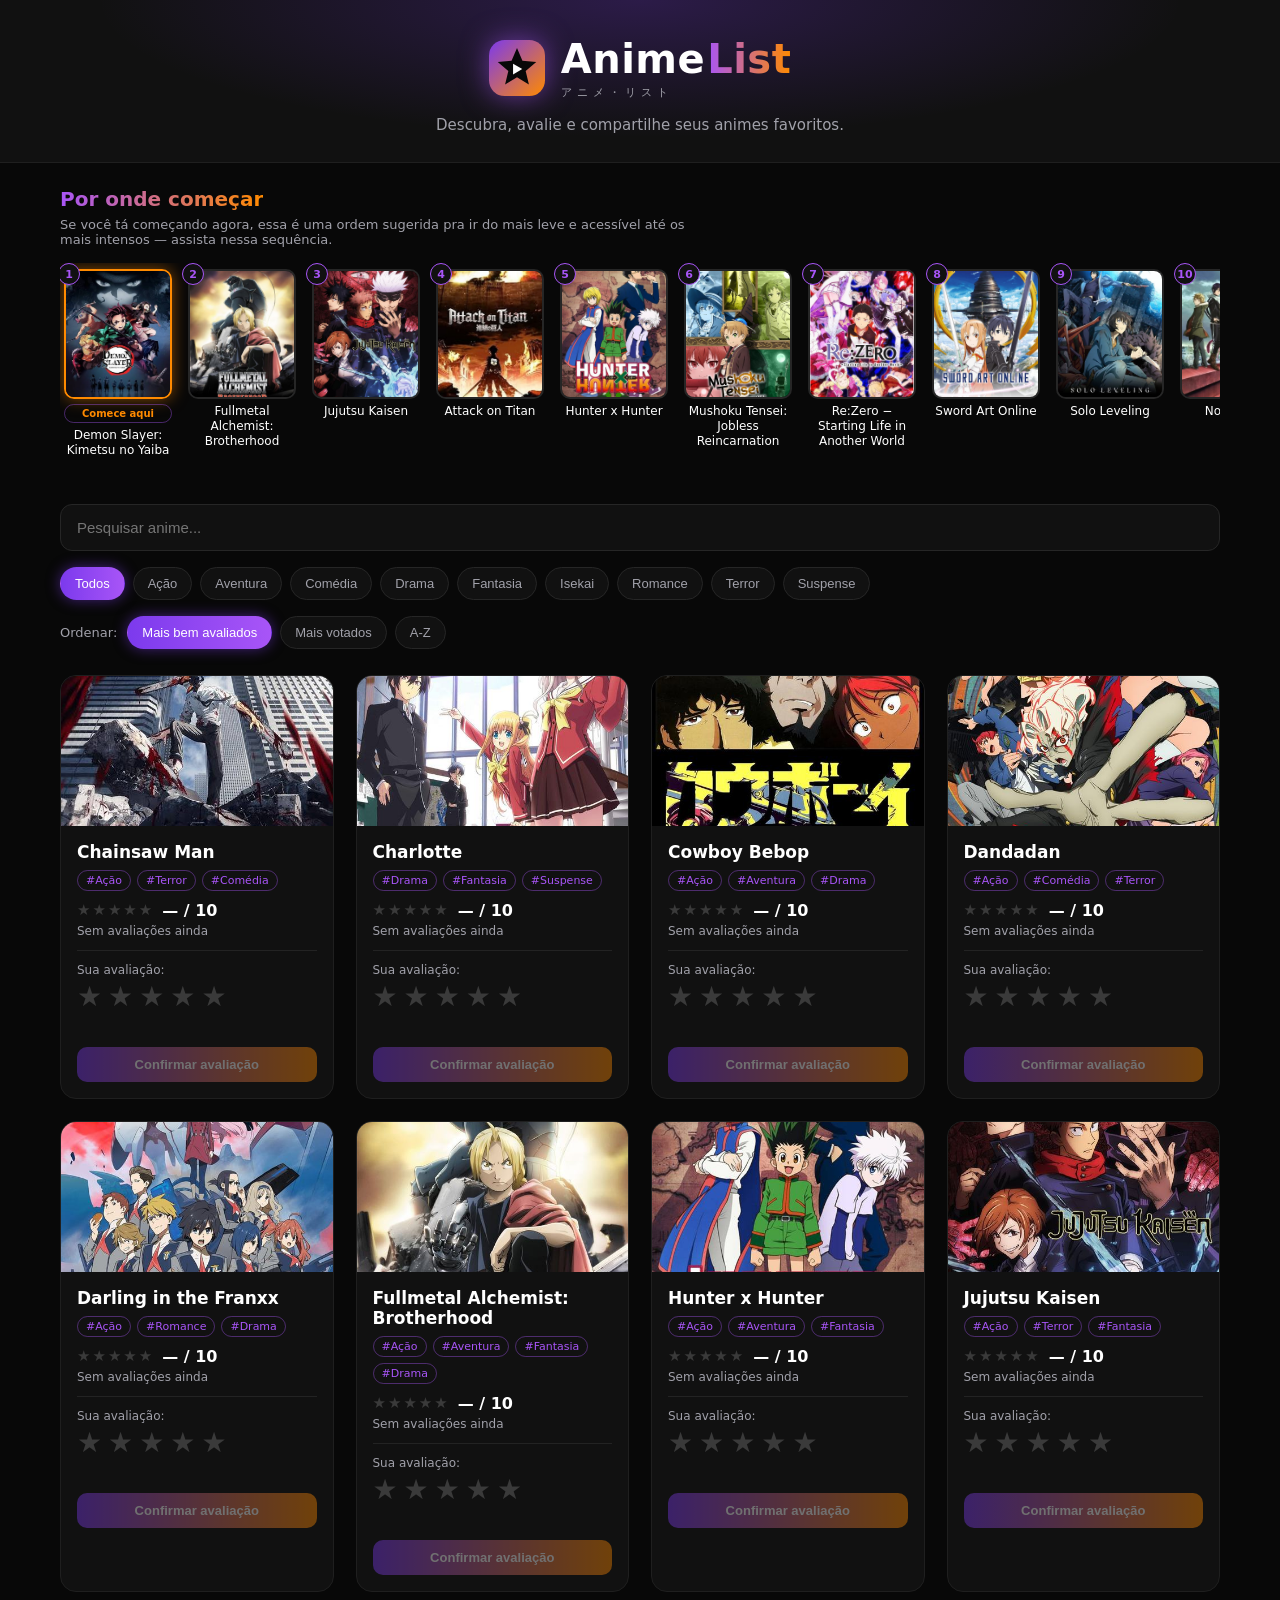
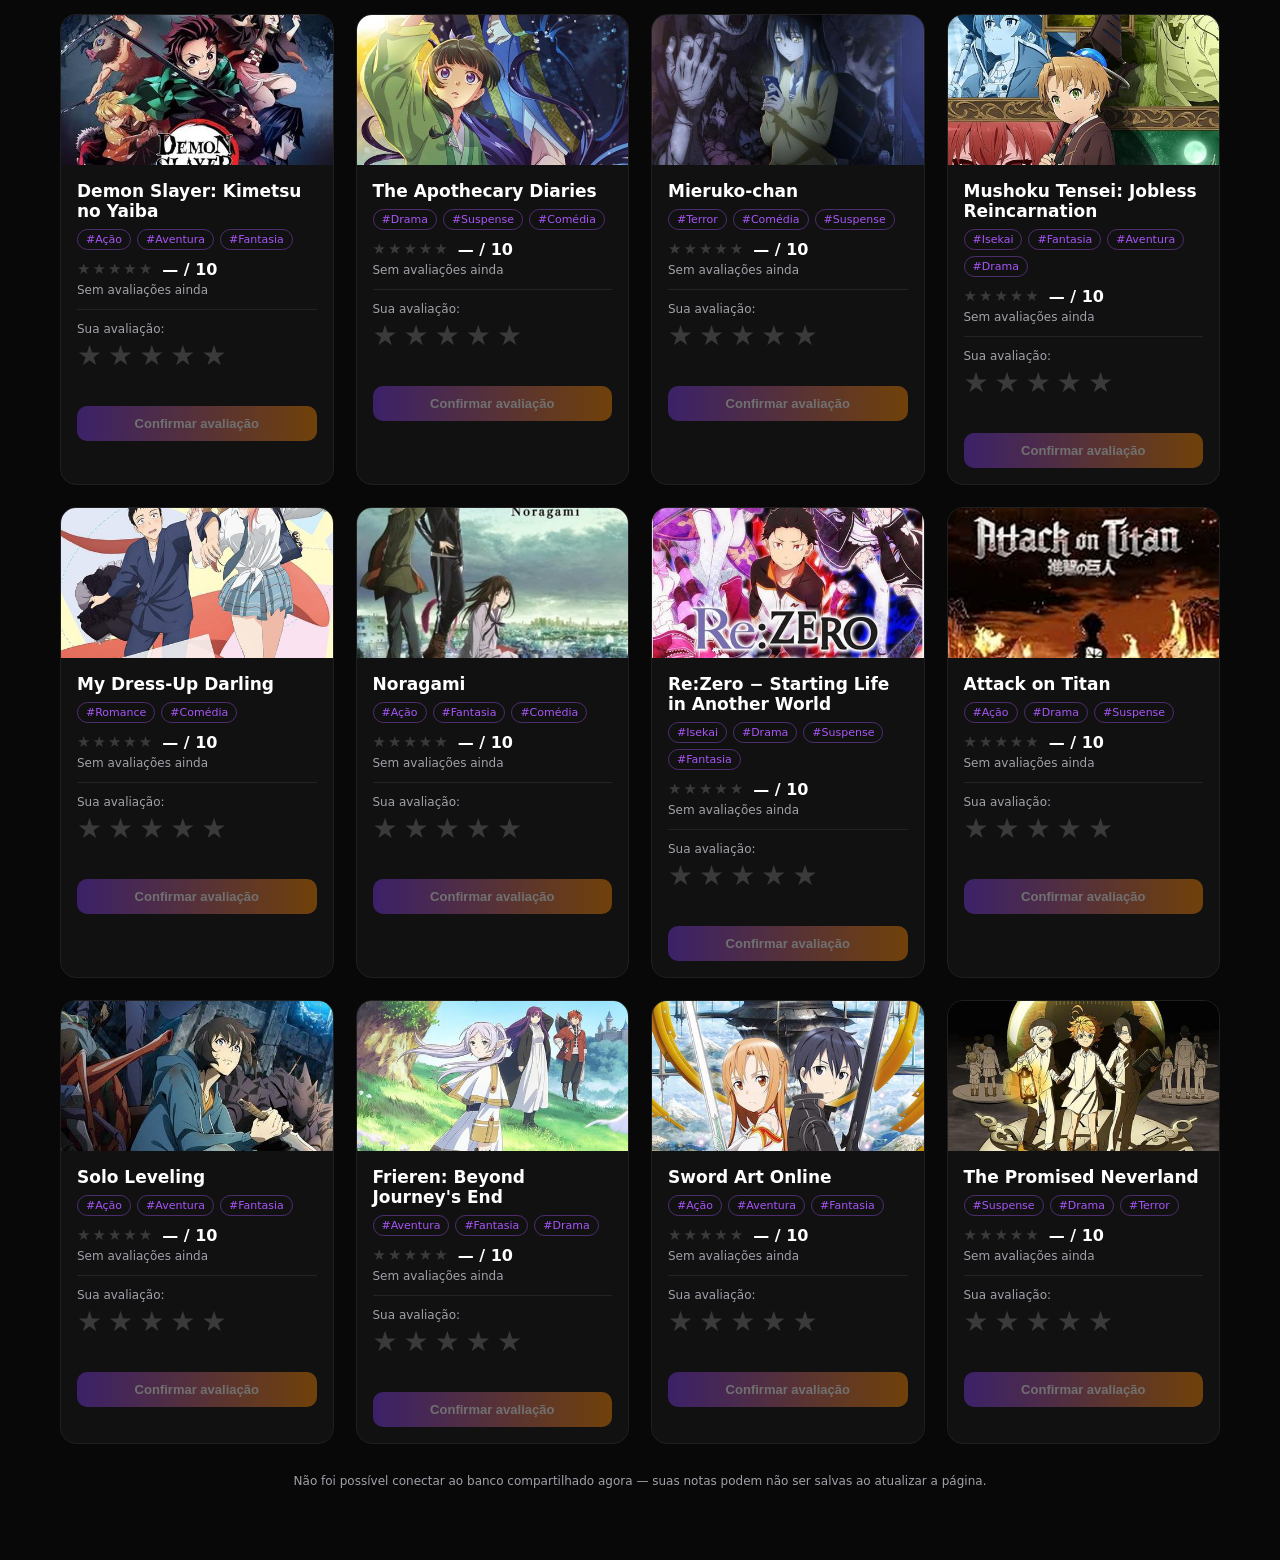
==== AnimeList.html @ fa5f4d0f "first commit" ====
<!DOCTYPE html>
<html lang="pt-BR">
<head>
<meta charset="UTF-8">
<meta name="viewport" content="width=device-width, initial-scale=1, viewport-fit=cover">
<title>Anime List</title>
<style>
:root{--bg:#080808;--bg2:#111111;--purple:#7C3AED;--purple2:#A855F7;--orange:#FF8A00;--white:#FFFFFF;--gray:#A1A1AA;--radius:16px}
*{box-sizing:border-box}
html{scroll-padding-top:env(safe-area-inset-top,0px)}
body{margin:0;background:var(--bg);color:var(--white);font-family:"Segoe UI",Roboto,system-ui,sans-serif;padding-top:env(safe-area-inset-top,0px);padding-bottom:env(safe-area-inset-bottom,0px)}
a{color:inherit}
header{padding:36px 20px 28px;text-align:center;background:radial-gradient(ellipse at top,rgba(124,58,237,.25),transparent 60%),var(--bg2);border-bottom:1px solid #1f1f1f}
.brand{display:inline-flex;align-items:center;gap:16px;justify-content:center;text-align:left}
.brandmark{width:56px;height:56px;flex-shrink:0;filter:drop-shadow(0 0 14px rgba(168,85,247,.55))}
header h1{margin:0;font-size:clamp(26px,5.5vw,40px);letter-spacing:.5px;font-weight:800;color:var(--white)}
header h1 span{background:linear-gradient(90deg,var(--purple2),var(--orange));-webkit-background-clip:text;background-clip:text;color:transparent;margin-left:2px}
.kana{display:block;font-size:11px;letter-spacing:5px;color:var(--gray);margin-top:3px}
header p{color:var(--gray);margin:16px 0 0;font-size:15px}
main{max-width:1200px;margin:0 auto;padding:24px 20px 60px}
.controls{display:flex;flex-direction:column;gap:16px;margin-bottom:26px}
#search{width:100%;padding:14px 16px;border-radius:12px;border:1px solid #262626;background:var(--bg2);color:var(--white);font-size:15px;outline:none;transition:border-color .2s,box-shadow .2s}
#search:focus{border-color:var(--purple2);box-shadow:0 0 0 3px rgba(168,85,247,.25)}
.row{display:flex;flex-wrap:wrap;gap:8px;align-items:center}
.chip{background:var(--bg2);border:1px solid #262626;color:var(--gray);padding:8px 14px;border-radius:999px;font-size:13px;cursor:pointer;transition:.2s}
.chip:hover{color:var(--white);border-color:var(--purple2)}
.chip[aria-pressed="true"]{background:linear-gradient(90deg,var(--purple),var(--purple2));color:var(--white);border-color:transparent;box-shadow:0 0 14px rgba(124,58,237,.5)}
.sortlabel{color:var(--gray);font-size:13px;margin-right:2px}
.grid{display:grid;grid-template-columns:repeat(auto-fill,minmax(240px,1fr));gap:22px}
@media(max-width:640px){.grid{grid-template-columns:1fr}}
@media(min-width:641px) and (max-width:1000px){.grid{grid-template-columns:repeat(2,1fr)}}
.startguide{margin-bottom:32px}
.startguide h2{margin:0 0 6px;font-size:20px;font-weight:800;background:linear-gradient(90deg,var(--purple2),var(--orange));-webkit-background-clip:text;background-clip:text;color:transparent;display:inline-block}
.startguide-sub{color:var(--gray);font-size:13px;margin:0 0 16px;max-width:640px}
.path{display:flex;gap:16px;overflow-x:auto;padding:6px 4px 14px}
.step{flex:0 0 auto;width:108px;text-align:center;position:relative}
.step .num{position:absolute;top:-6px;left:-6px;width:22px;height:22px;border-radius:50%;background:var(--bg2);border:1px solid var(--purple2);color:var(--purple2);font-size:11px;font-weight:700;display:flex;align-items:center;justify-content:center;z-index:2}
.step img{width:100%;height:130px;object-fit:cover;border-radius:10px;border:2px solid #262626;display:block}
.step.first img{border-color:var(--orange);box-shadow:0 0 16px rgba(255,138,0,.5)}
.step .tag{display:block;font-size:10px;color:var(--orange);font-weight:700;margin-top:5px}
.step p{font-size:12px;margin:5px 0 0;color:var(--white);line-height:1.25}
.card{background:var(--bg2);border:1px solid #1f1f1f;border-radius:var(--radius);overflow:hidden;transition:transform .25s,box-shadow .25s,border-color .25s}
.card:hover{transform:translateY(-4px);border-color:var(--purple2);box-shadow:0 10px 30px rgba(124,58,237,.25)}
.poster{height:150px;overflow:hidden;background:linear-gradient(135deg,#1e1b4b,#6d28d9)}
.poster img{width:100%;height:100%;object-fit:cover;display:block}
.body{padding:16px}
.body h3{margin:0 0 8px;font-size:17px}
.cats{display:flex;flex-wrap:wrap;gap:6px;margin-bottom:10px}
.tag{font-size:11px;color:var(--purple2);border:1px solid rgba(168,85,247,.4);padding:3px 8px;border-radius:999px}
.avg{display:flex;align-items:center;gap:8px;margin-bottom:4px}
.avg .num{font-weight:700}
.count{color:var(--gray);font-size:12px;margin-bottom:12px}
.rate{border-top:1px solid #232323;padding-top:12px}
.rate p{margin:0 0 6px;font-size:12px;color:var(--gray)}
.stars-mini{position:relative;display:inline-block;font-size:15px;line-height:1;letter-spacing:2px}
.stars-mini-bg{color:#3a3a3a}
.stars-mini-fg{position:absolute;left:0;top:0;width:var(--fill,0%);overflow:hidden;white-space:nowrap;color:var(--orange)}
.stargroup{position:relative;display:inline-block;font-size:28px;line-height:1;letter-spacing:6px;height:32px;margin-bottom:8px}
.stargroup .bg{color:#3a3a3a}
.stargroup .fg{position:absolute;left:0;top:0;width:var(--fill,0%);overflow:hidden;white-space:nowrap;color:var(--orange);pointer-events:none}
.hit-row{position:absolute;inset:0;display:flex}
.hit-row button{flex:1;background:transparent;border:none;padding:0;margin:0;cursor:pointer}
.hit-row button:focus-visible{outline:2px solid var(--purple2);outline-offset:2px}
.pending{font-size:12px;color:var(--gray);min-height:16px;margin-bottom:8px}
.confirm{width:100%;padding:10px;border:none;border-radius:10px;background:linear-gradient(90deg,var(--purple),var(--orange));color:#fff;font-weight:700;font-size:13px;cursor:pointer;opacity:.4;pointer-events:none;transition:opacity .2s}
.confirm.ready{opacity:1;pointer-events:auto}
.confirm:disabled{opacity:.5;pointer-events:none}
.empty{grid-column:1/-1;text-align:center;color:var(--gray);padding:40px 0}
.toast{position:fixed;left:50%;bottom:24px;transform:translate(-50%,12px);background:#151515;border:1px solid var(--purple2);color:#fff;padding:12px 20px;border-radius:10px;font-size:14px;opacity:0;transition:.25s;pointer-events:none;z-index:50;max-width:90vw}
.toast.show{opacity:1;transform:translate(-50%,0)}
.toast.err{border-color:#ef4444}
.note{color:var(--gray);font-size:12px;text-align:center;margin-top:30px}
</style>
</head>
<body>
<header>
<div class="brand">
<svg class="brandmark" viewBox="0 0 64 64" xmlns="http://www.w3.org/2000/svg" aria-hidden="true">
<defs><linearGradient id="bg" x1="0" y1="0" x2="1" y2="1"><stop offset="0" stop-color="#7C3AED"/><stop offset="1" stop-color="#FF8A00"/></linearGradient></defs>
<rect width="64" height="64" rx="18" fill="url(#bg)"/>
<path d="M32 9 L38.2 23.8 L54 25.1 L41.9 35.3 L45.6 50.9 L32 42.6 L18.4 50.9 L22.1 35.3 L10 25.1 L25.8 23.8 Z" fill="#080808"/>
<path d="M27.5 27 L27.5 39.5 L38 33.2 Z" fill="#FFFFFF"/>
</svg>
<div>
<h1>Anime<span>List</span></h1>
<span class="kana">アニメ・リスト</span>
</div>
</div>
<p>Descubra, avalie e compartilhe seus animes favoritos.</p>
</header>
<main>
<section class="startguide" aria-label="Por onde começar">
<h2>Por onde começar</h2>
<p class="startguide-sub">Se você tá começando agora, essa é uma ordem sugerida pra ir do mais leve e acessível até os mais intensos — assista nessa sequência.</p>
<div class="path" id="path" role="list"></div>
</section>
<div class="controls">
<input id="search" type="search" placeholder="Pesquisar anime..." aria-label="Pesquisar anime">
<div class="row" id="cats" role="group" aria-label="Filtrar por categoria"></div>
<div class="row"><span class="sortlabel">Ordenar:</span><div class="row" id="sorts" role="group" aria-label="Ordenar resultados"></div></div>
</div>
<section id="grid" class="grid" aria-label="Lista de animes"></section>
<p class="note">As avaliações são compartilhadas entre todos que acessam esta página.</p>
</main>
<div id="toast" class="toast" role="status" aria-live="polite"></div>

<script>
const CATS=["Ação","Aventura","Comédia","Drama","Fantasia","Isekai","Romance","Terror","Suspense"];
const POSTERS={"chainsaw-man": "[data-uri]", "charlotte": "[data-uri]", "cowboy-bebop": "[data-uri]", "dandadan": "[data-uri]", "darling-in-the-franxx": "[data-uri]", "fullmetal-alchemist": "[data-uri]", "hunter-x-hunter": "[data-uri]", "jujutsu-kaisen": "[data-uri]", "kimetsu-no-yaiba": "[data-uri]", "kusuriya-no-hitorigoto": "[data-uri]", "mieruko-chan": "[data-uri]", "mushoku-tensei": "[data-uri]", "my-dress-up-darling": "[data-uri]", "noragami": "[data-uri]", "re-zero": "[data-uri]", "shingeki-no-kyojin": "[data-uri]", "solo-leveling": "[data-uri]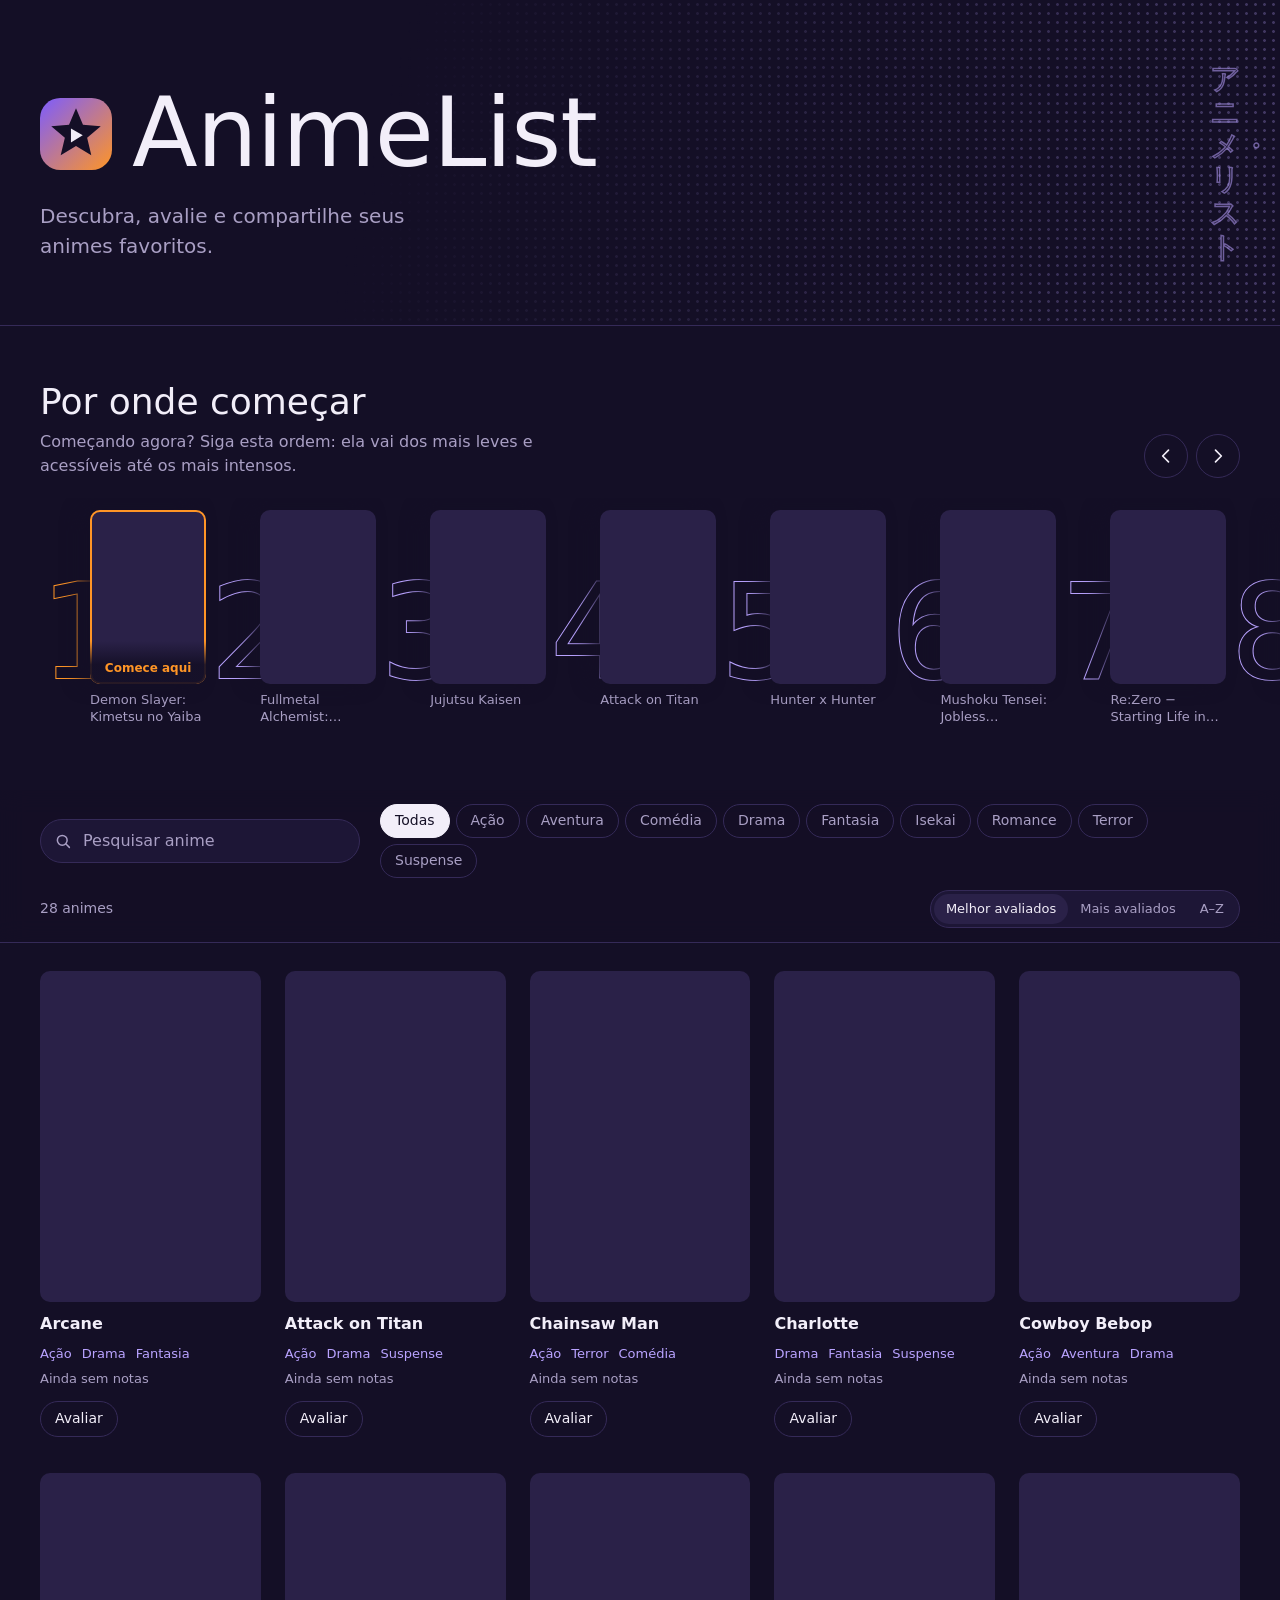
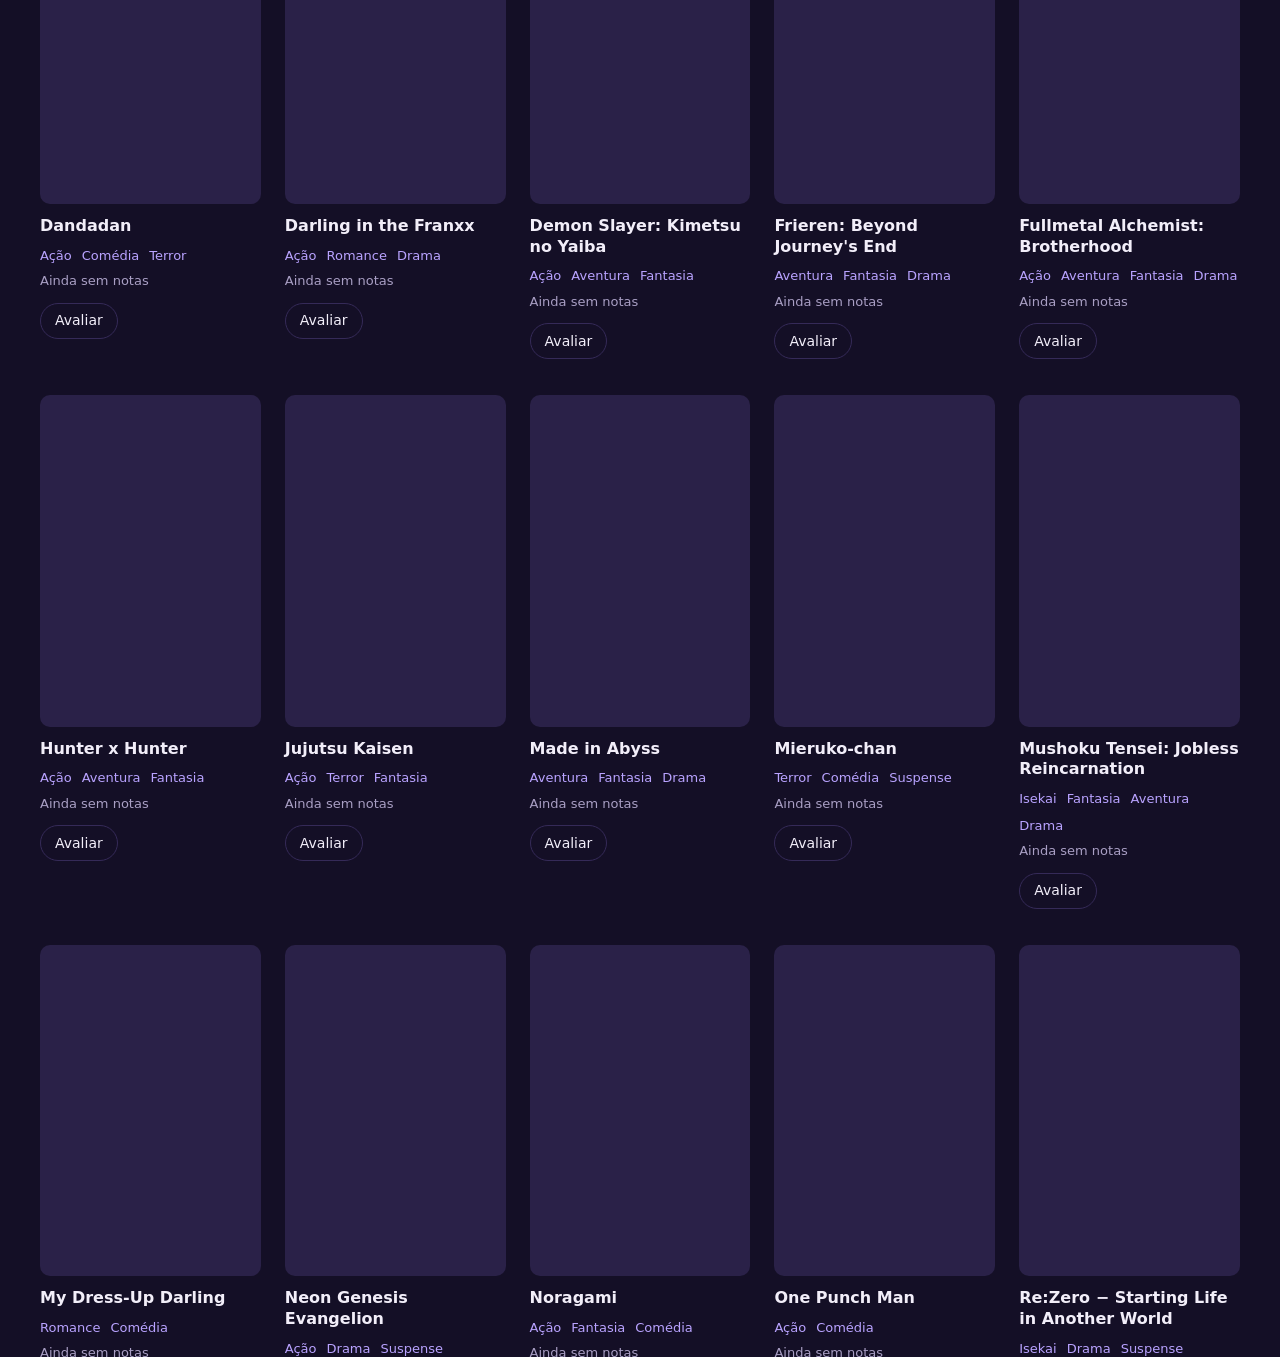
